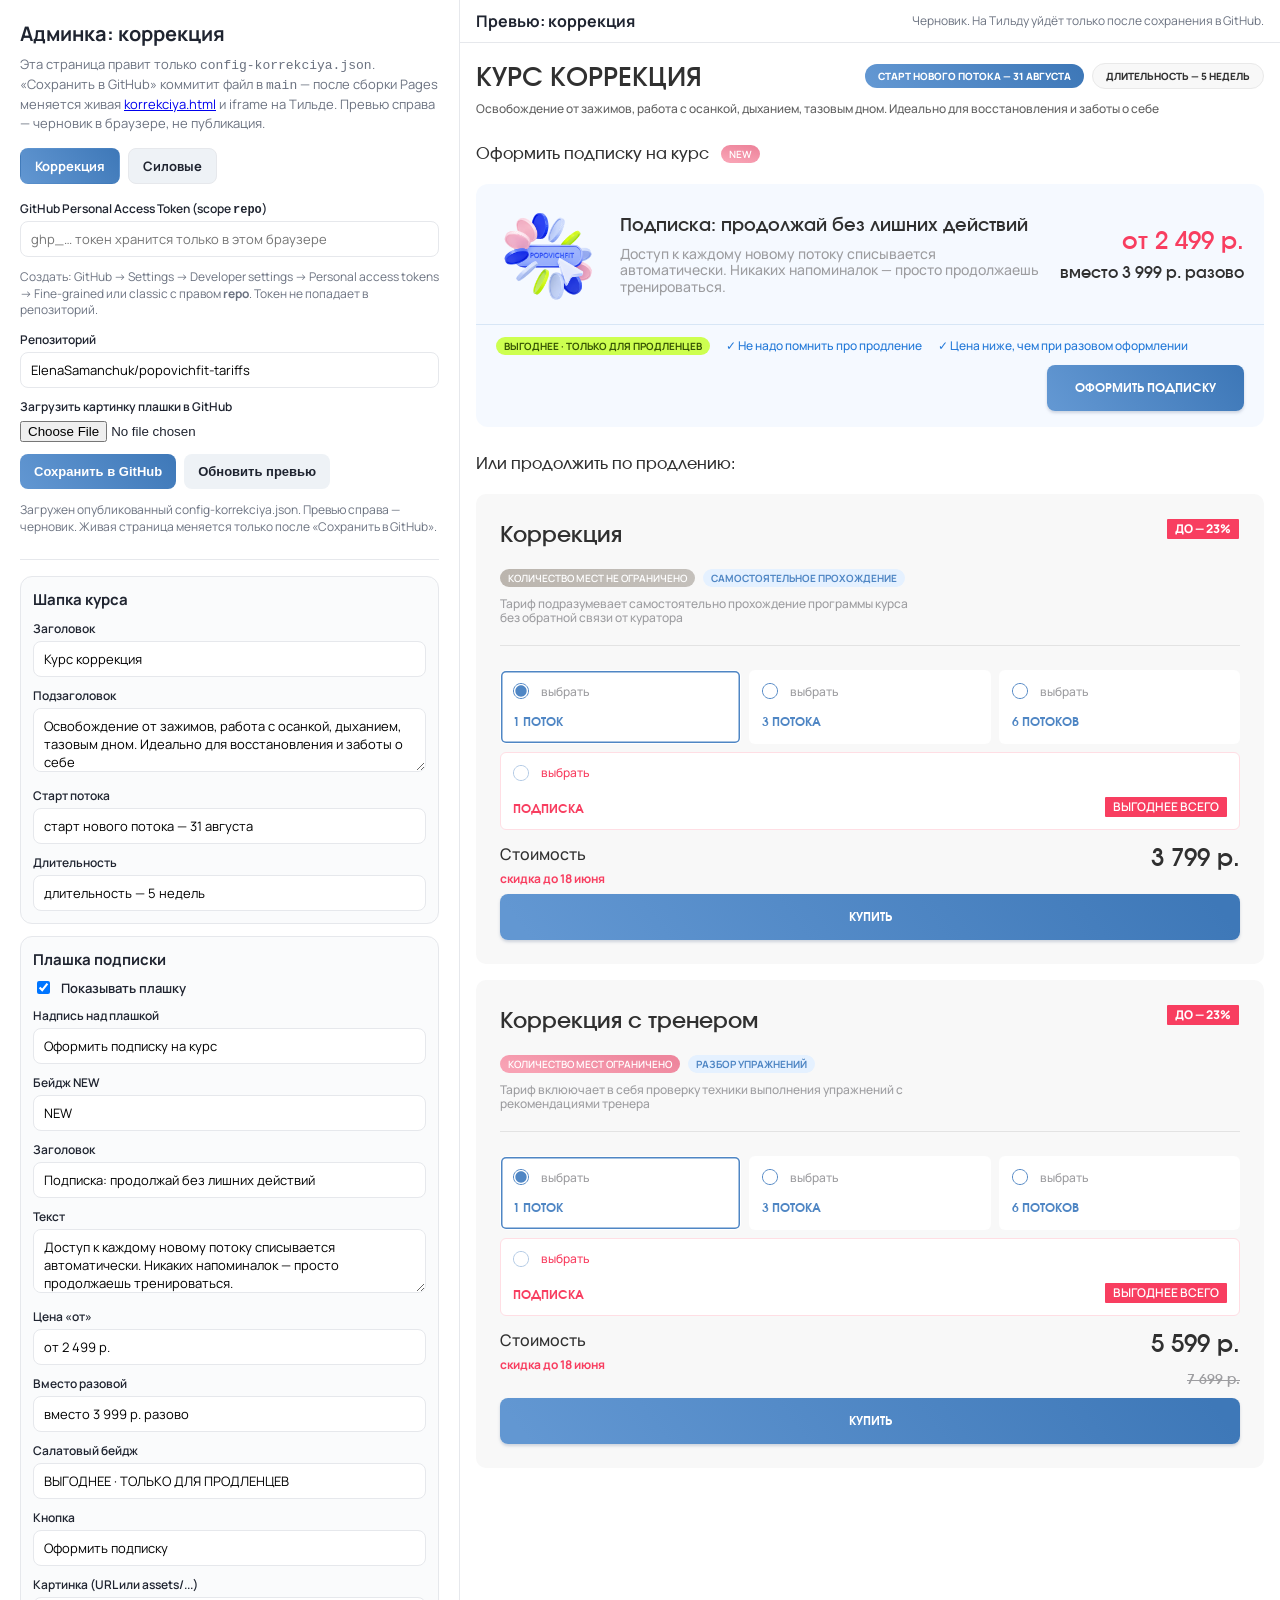
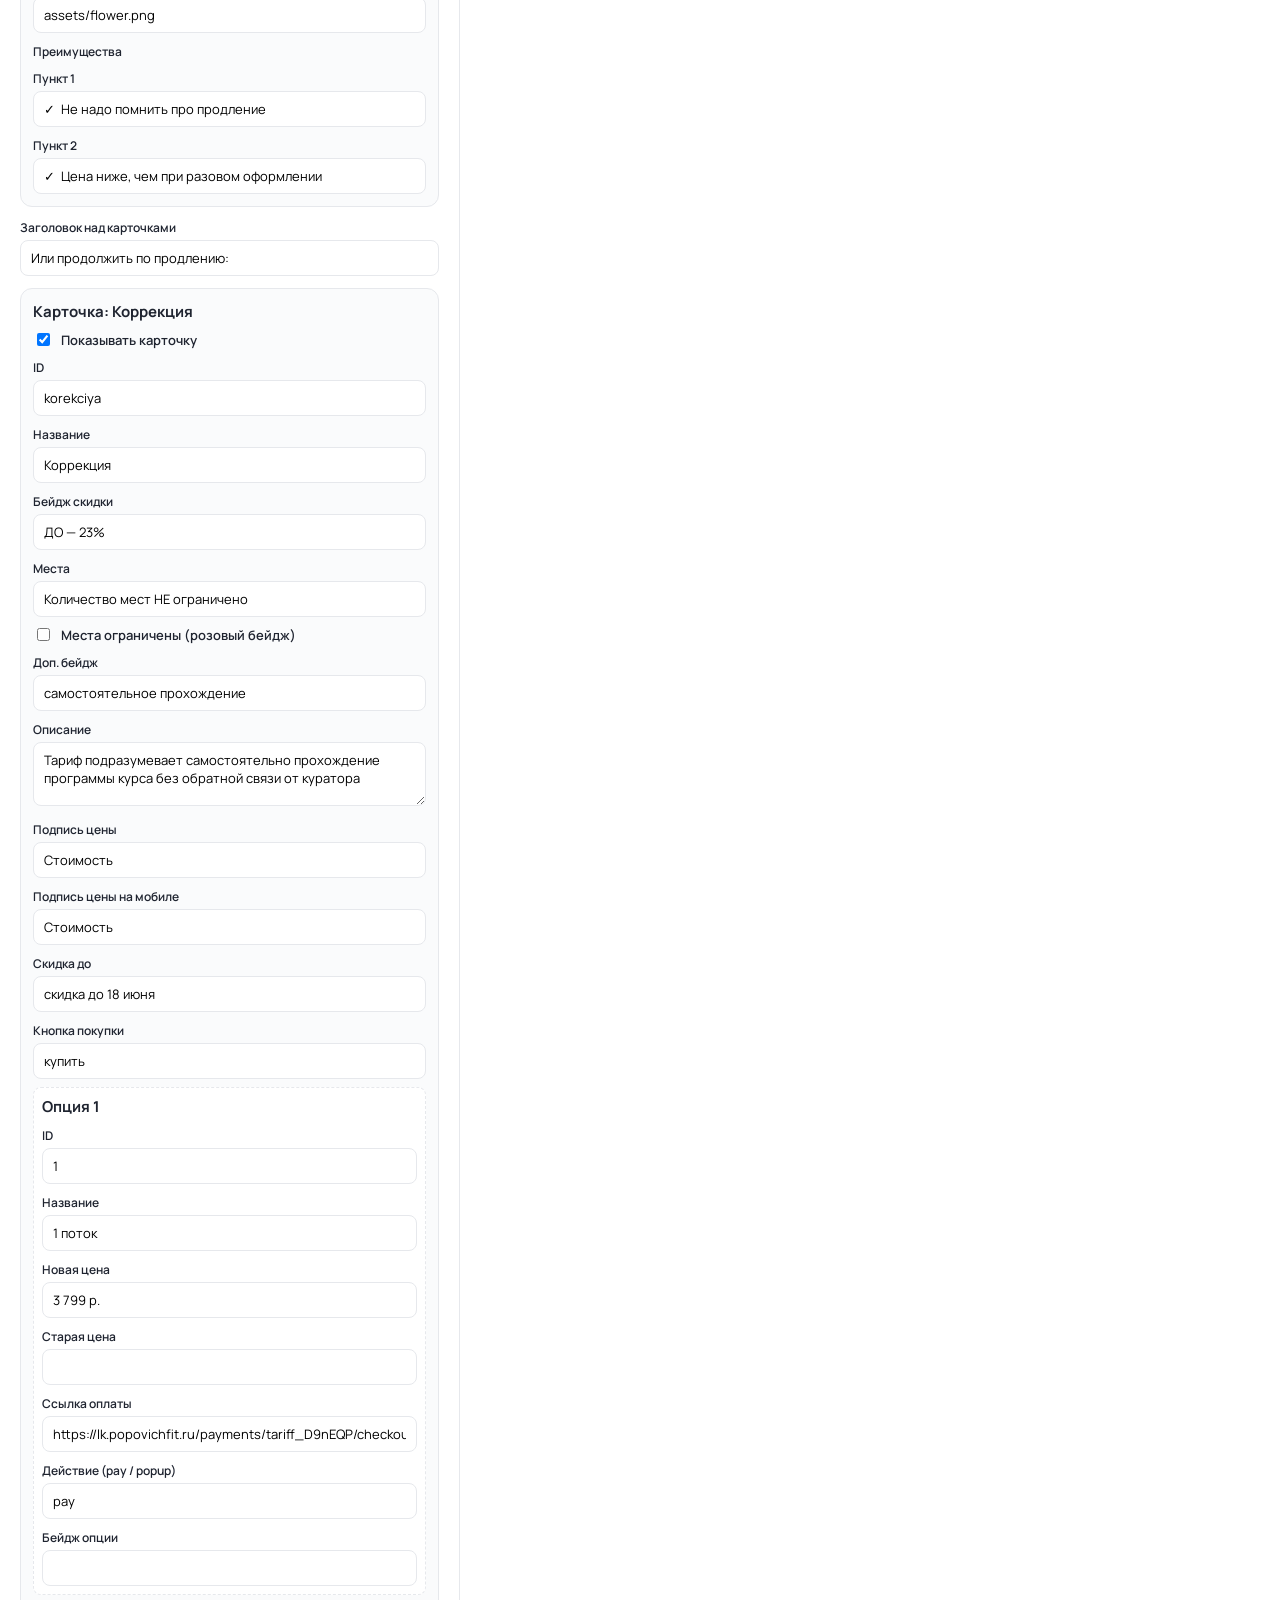
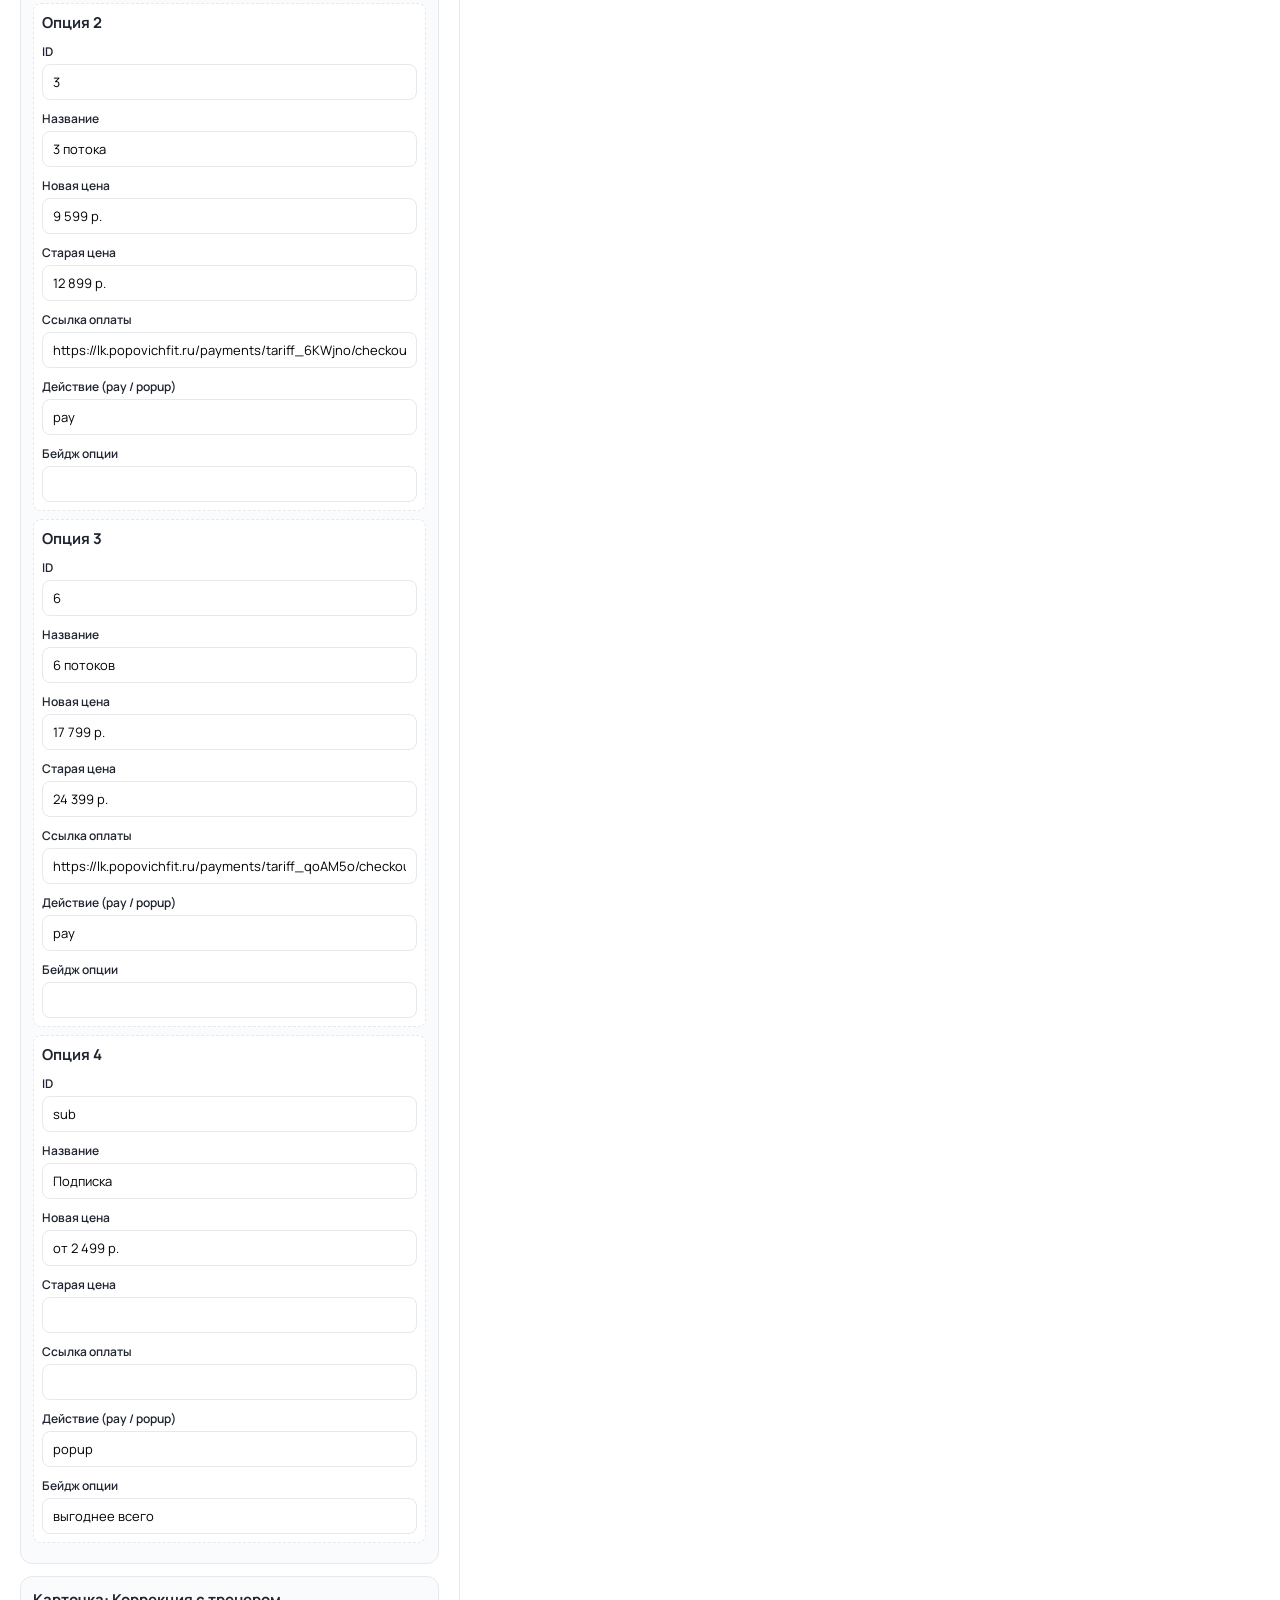
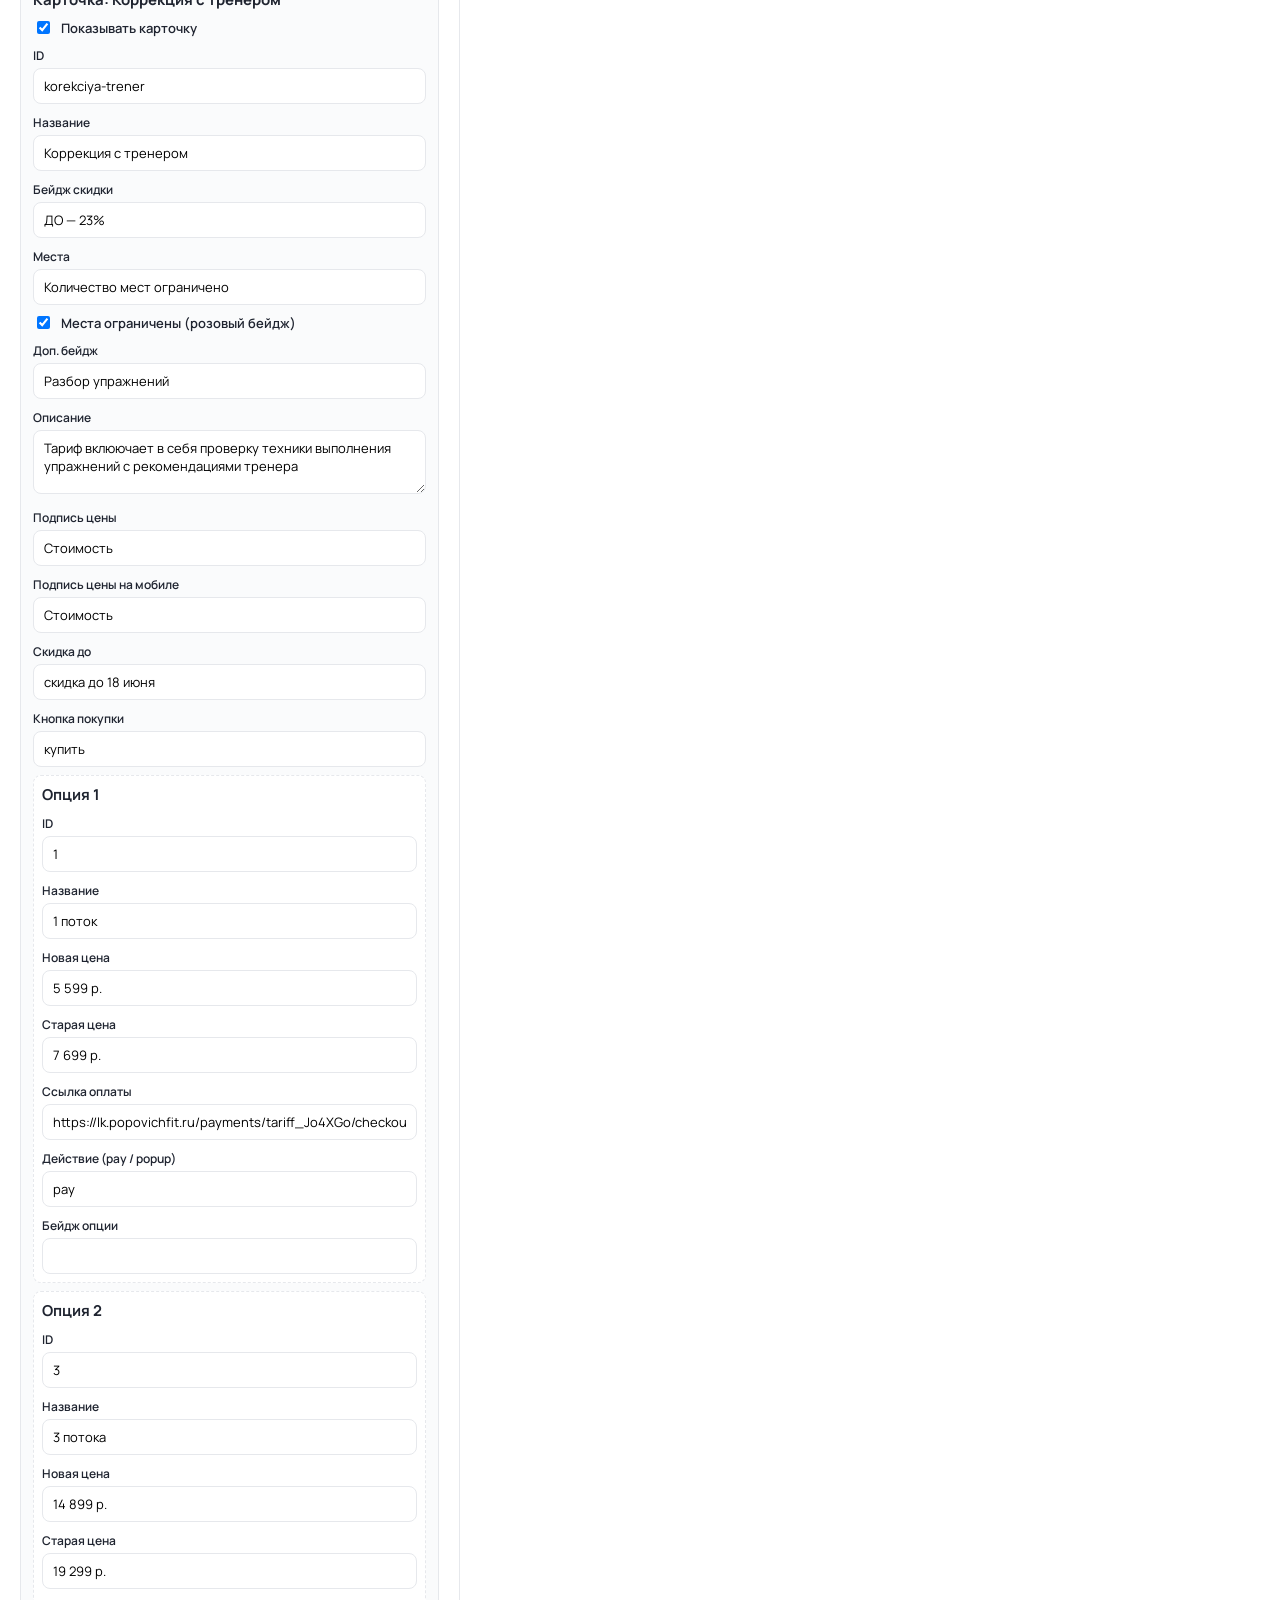
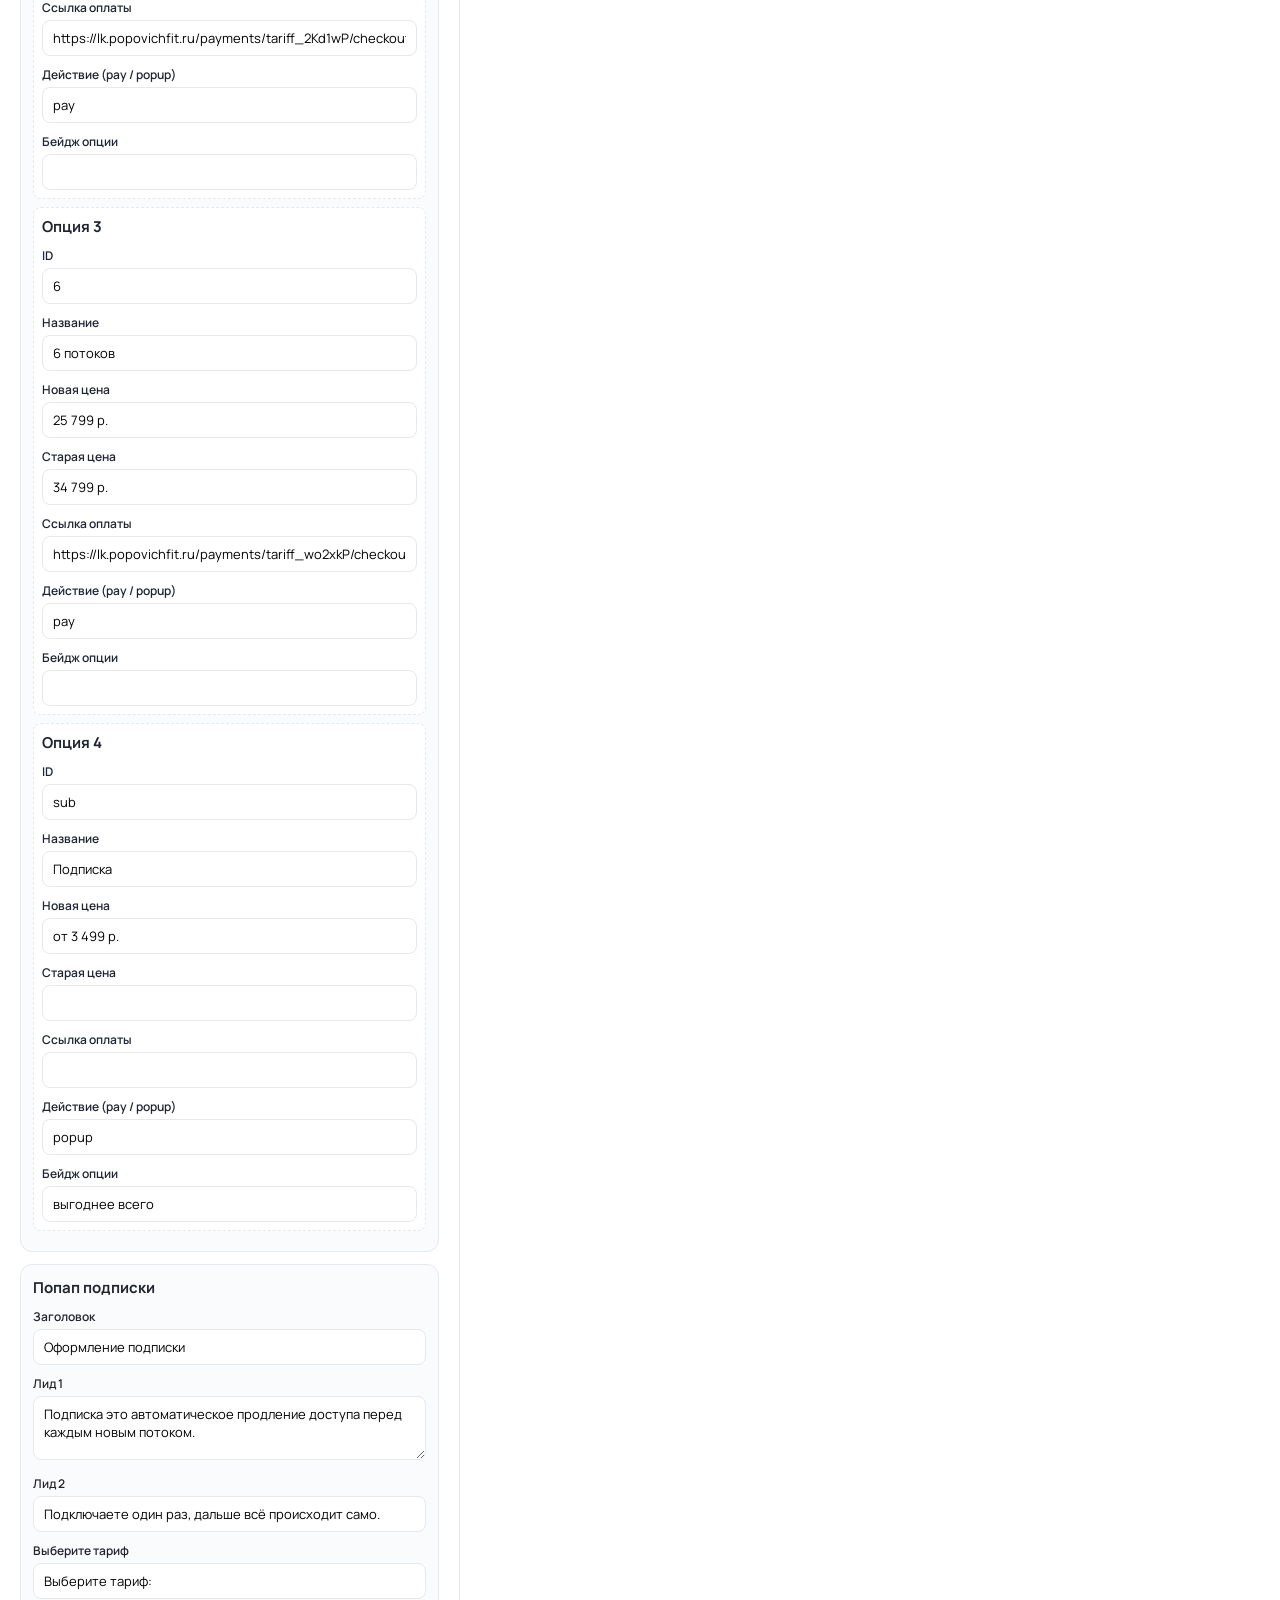
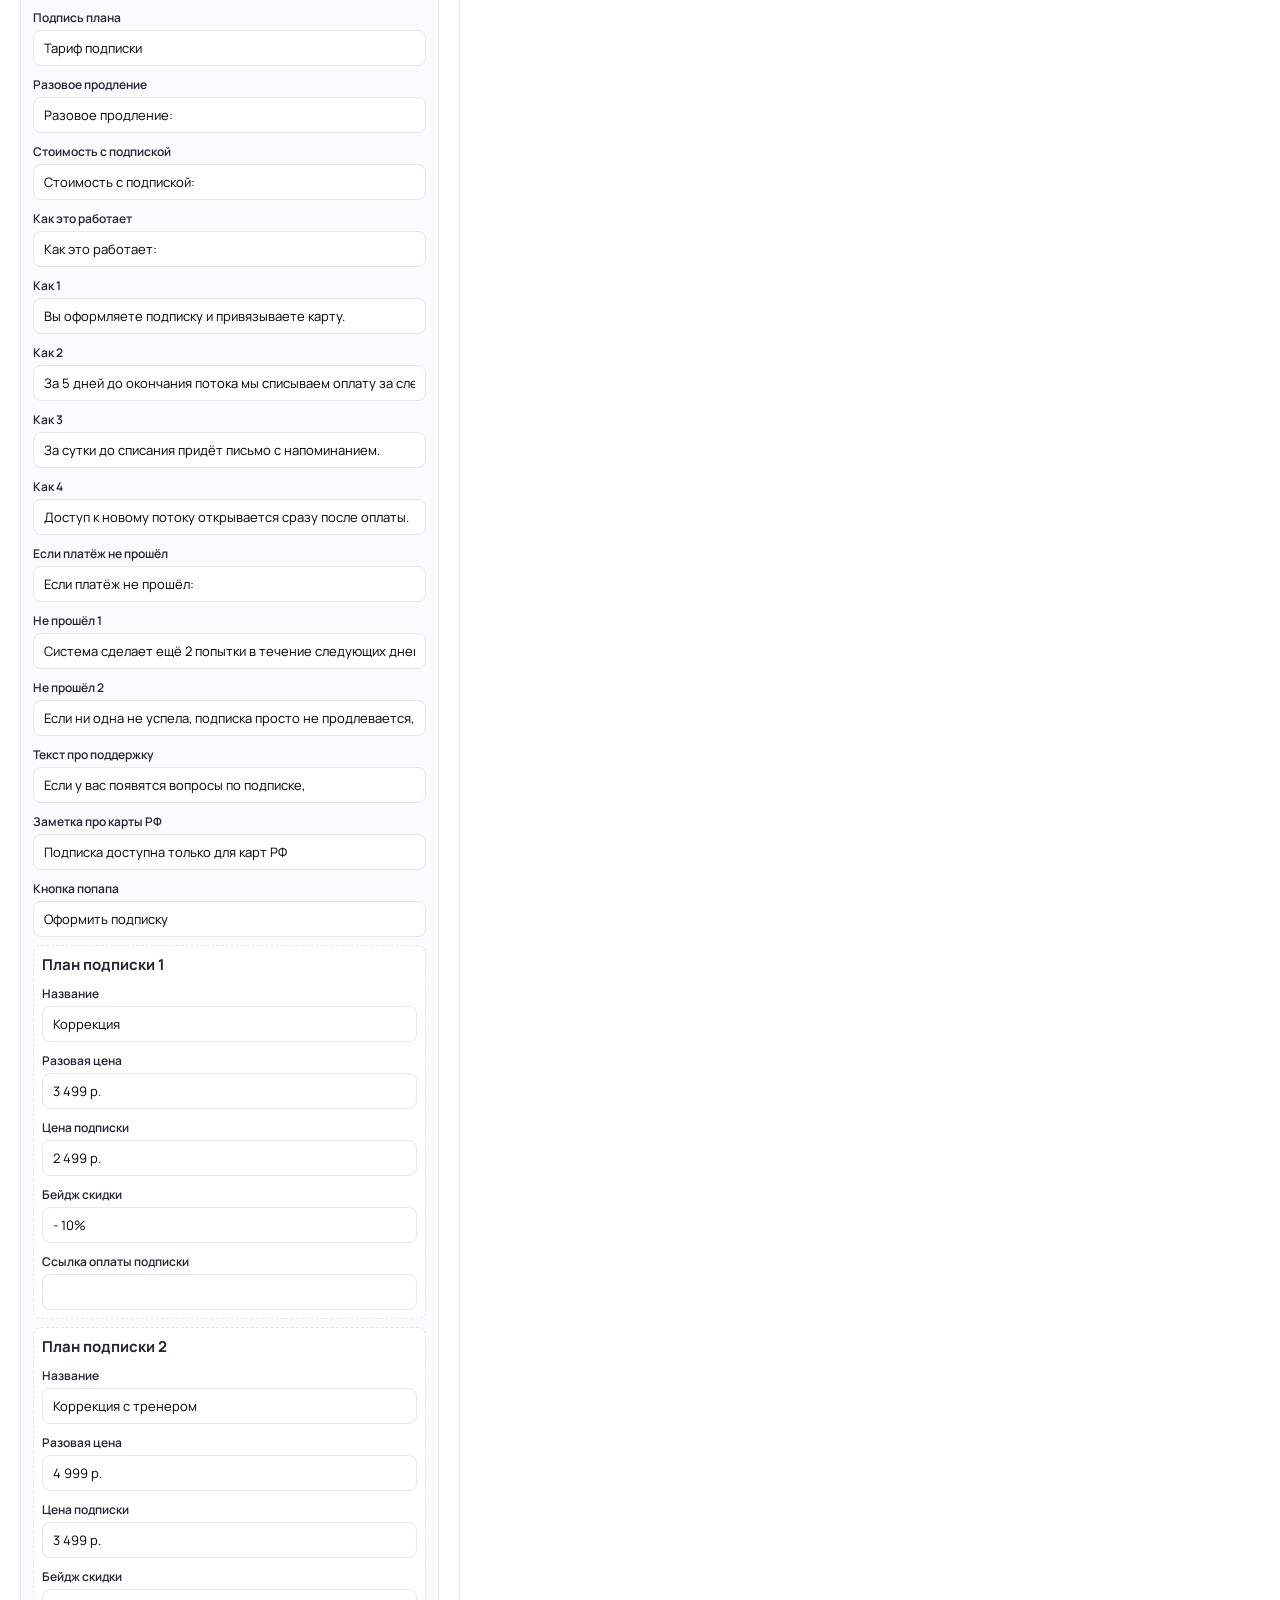
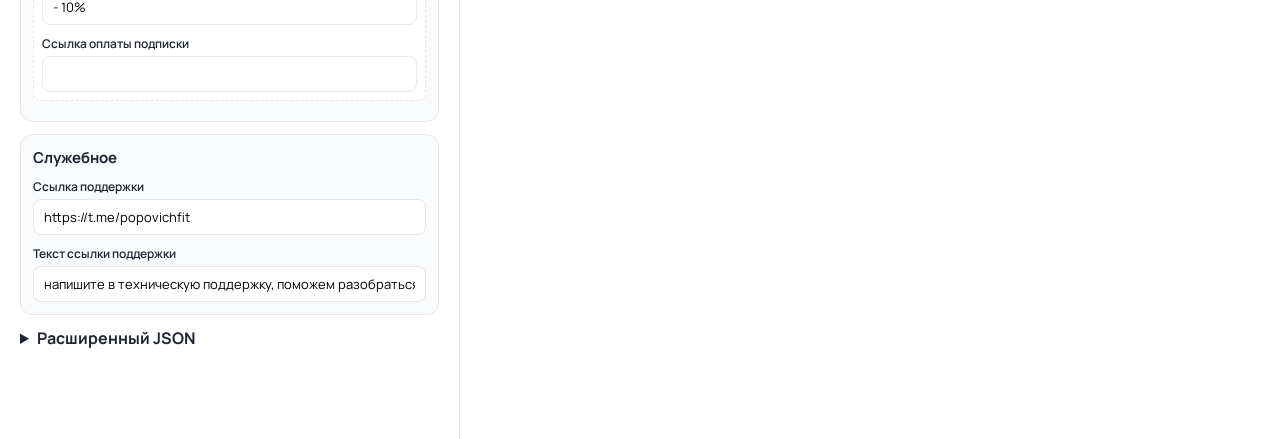
==== admin-korrekciya.html @ 9c38c5af "Split tariffs into korrekciya and silovye pages with separate GitHub admins. Each course has its own" ====
<!DOCTYPE html>
<html lang="ru" data-course="korrekciya">
<head>
  <meta charset="UTF-8">
  <meta name="viewport" content="width=device-width, initial-scale=1">
  <title>Админка — курс коррекция</title>
  <link rel="stylesheet" href="css/admin.css">
</head>
<body>
  <div class="admin">
    <aside class="admin__form">
      <div class="bar">
        <h1>Админка: коррекция</h1>
        <p class="lead">Эта страница правит только <code>config-korrekciya.json</code>. «Сохранить в GitHub» коммитит файл в <code>main</code> — после сборки Pages меняется живая <a href="korrekciya.html" target="_blank" rel="noopener">korrekciya.html</a> и iframe на Тильде. Превью справа — черновик в браузере, не публикация.</p>
        <div class="course-tabs" role="navigation" aria-label="Курс">
          <a class="course-tab is-active" href="admin-korrekciya.html">Коррекция</a>
          <a class="course-tab" href="admin-silovye.html">Силовые</a>
        </div>
        <label for="token">GitHub Personal Access Token (scope <code>repo</code>)</label>
        <input id="token" type="password" autocomplete="off" placeholder="ghp_… токен хранится только в этом браузере">
        <p class="hint">Создать: GitHub → Settings → Developer settings → Personal access tokens → Fine-grained или classic с правом <b>repo</b>. Токен не попадает в репозиторий.</p>
        <label for="repo">Репозиторий</label>
        <input id="repo" type="text" value="ElenaSamanchuk/popovichfit-tariffs">
        <label for="image-file">Загрузить картинку плашки в GitHub</label>
        <input id="image-file" type="file" accept="image/*">
        <div class="row" style="margin-top:12px">
          <button type="button" class="btn" id="save">Сохранить в GitHub</button>
          <button type="button" class="btn btn--ghost" id="reload-preview">Обновить превью</button>
        </div>
        <p class="status" id="status"></p>
      </div>
      <div id="form-root"></div>
    </aside>
    <section class="admin__preview">
      <div class="admin__preview-bar">
        <strong>Превью: коррекция</strong>
        <span class="hint">Черновик. На Тильду уйдёт только после сохранения в GitHub.</span>
      </div>
      <iframe id="preview" src="korrekciya.html?preview=1" title="Превью курса коррекция"></iframe>
    </section>
  </div>
  <script src="js/admin.js"></script>
</body>
</html>
---- css/admin.css ----
@font-face {
  font-family: "Manrope";
  font-style: normal;
  font-weight: 400;
  font-display: swap;
  src: url("../assets/fonts/manrope-400.ttf") format("truetype");
}
@font-face {
  font-family: "Manrope";
  font-style: normal;
  font-weight: 500;
  font-display: swap;
  src: url("../assets/fonts/manrope-500.ttf") format("truetype");
}
@font-face {
  font-family: "Manrope";
  font-style: normal;
  font-weight: 600;
  font-display: swap;
  src: url("../assets/fonts/manrope-600.ttf") format("truetype");
}
@font-face {
  font-family: "Manrope";
  font-style: normal;
  font-weight: 700;
  font-display: swap;
  src: url("../assets/fonts/manrope-700.ttf") format("truetype");
}

:root {
  --a-bg: #f4f6f8;
  --a-card: #fff;
  --a-line: #e6e8ec;
  --a-text: #1f2430;
  --a-muted: #6b7280;
  --a-blue: #3e78b8;
  --a-pink: #f83e60;
}
* { box-sizing: border-box; }
html, body { margin: 0; height: 100%; font-family: "Manrope", sans-serif; background: var(--a-bg); color: var(--a-text); }
.admin { display: grid; grid-template-columns: minmax(360px, 460px) 1fr; min-height: 100vh; }
.admin__form {
  overflow: auto;
  padding: 20px 20px 80px;
  border-right: 1px solid var(--a-line);
  background: #fff;
}
.admin__preview { display: flex; flex-direction: column; min-width: 0; }
.admin__preview-bar {
  display: flex;
  align-items: center;
  justify-content: space-between;
  gap: 12px;
  padding: 10px 16px;
  border-bottom: 1px solid var(--a-line);
  background: #fff;
}
.admin__preview iframe {
  flex: 1;
  width: 100%;
  border: 0;
  background: #fff;
}
h1 { font-size: 20px; margin: 0 0 8px; }
.lead { color: var(--a-muted); font-size: 13px; margin: 0 0 16px; line-height: 1.4; }
.bar {
  position: sticky; top: 0; z-index: 2;
  background: #fff; padding-bottom: 12px; margin-bottom: 16px;
  border-bottom: 1px solid var(--a-line);
}
.row { display: flex; gap: 8px; align-items: center; flex-wrap: wrap; }
.course-tabs { display: flex; gap: 8px; margin: 0 0 16px; }
.course-tab {
  appearance: none; border: 1px solid var(--a-line);
  background: #eef2f6; color: var(--a-text);
  border-radius: 8px; padding: 8px 14px;
  font: inherit; font-weight: 700; font-size: 13px; cursor: pointer;
  text-decoration: none; display: inline-block;
}
.course-tab.is-active {
  background: linear-gradient(52deg, #6297d2, #3e78b8);
  color: #fff; border-color: transparent;
}
label { display: block; font-size: 12px; font-weight: 600; margin: 10px 0 4px; }
input[type="text"], input[type="url"], input[type="password"], textarea, select {
  width: 100%;
  padding: 8px 10px;
  border: 1px solid var(--a-line);
  border-radius: 8px;
  font: inherit;
  font-size: 13px;
}
textarea { min-height: 64px; resize: vertical; }
.card {
  border: 1px solid var(--a-line);
  border-radius: 12px;
  padding: 12px;
  margin: 12px 0;
  background: #fafbfc;
}
.card h2, .card h3 { margin: 0 0 8px; font-size: 15px; }
.opt { background: #fff; border: 1px dashed var(--a-line); border-radius: 8px; padding: 8px; margin: 8px 0; }
.btn {
  appearance: none; border: 0; border-radius: 8px;
  background: linear-gradient(52deg, #6297d2, #3e78b8);
  color: #fff; font-weight: 700; font-size: 13px;
  padding: 10px 14px; cursor: pointer;
}
.btn--ghost { background: #eef2f6; color: var(--a-text); }
.btn--danger { background: var(--a-pink); }
.status { font-size: 12px; color: var(--a-muted); min-height: 18px; }
.status.ok { color: #157347; }
.status.err { color: var(--a-pink); }
.hint { font-size: 12px; color: var(--a-muted); line-height: 1.4; }
details > summary { cursor: pointer; font-weight: 700; margin: 12px 0; }
.grid2 { display: grid; grid-template-columns: 1fr 1fr; gap: 8px; }
.check { display: flex; align-items: center; gap: 8px; font-size: 13px; margin: 8px 0; }
@media (max-width: 980px) {
  .admin { grid-template-columns: 1fr; }
  .admin__preview { min-height: 70vh; }
}
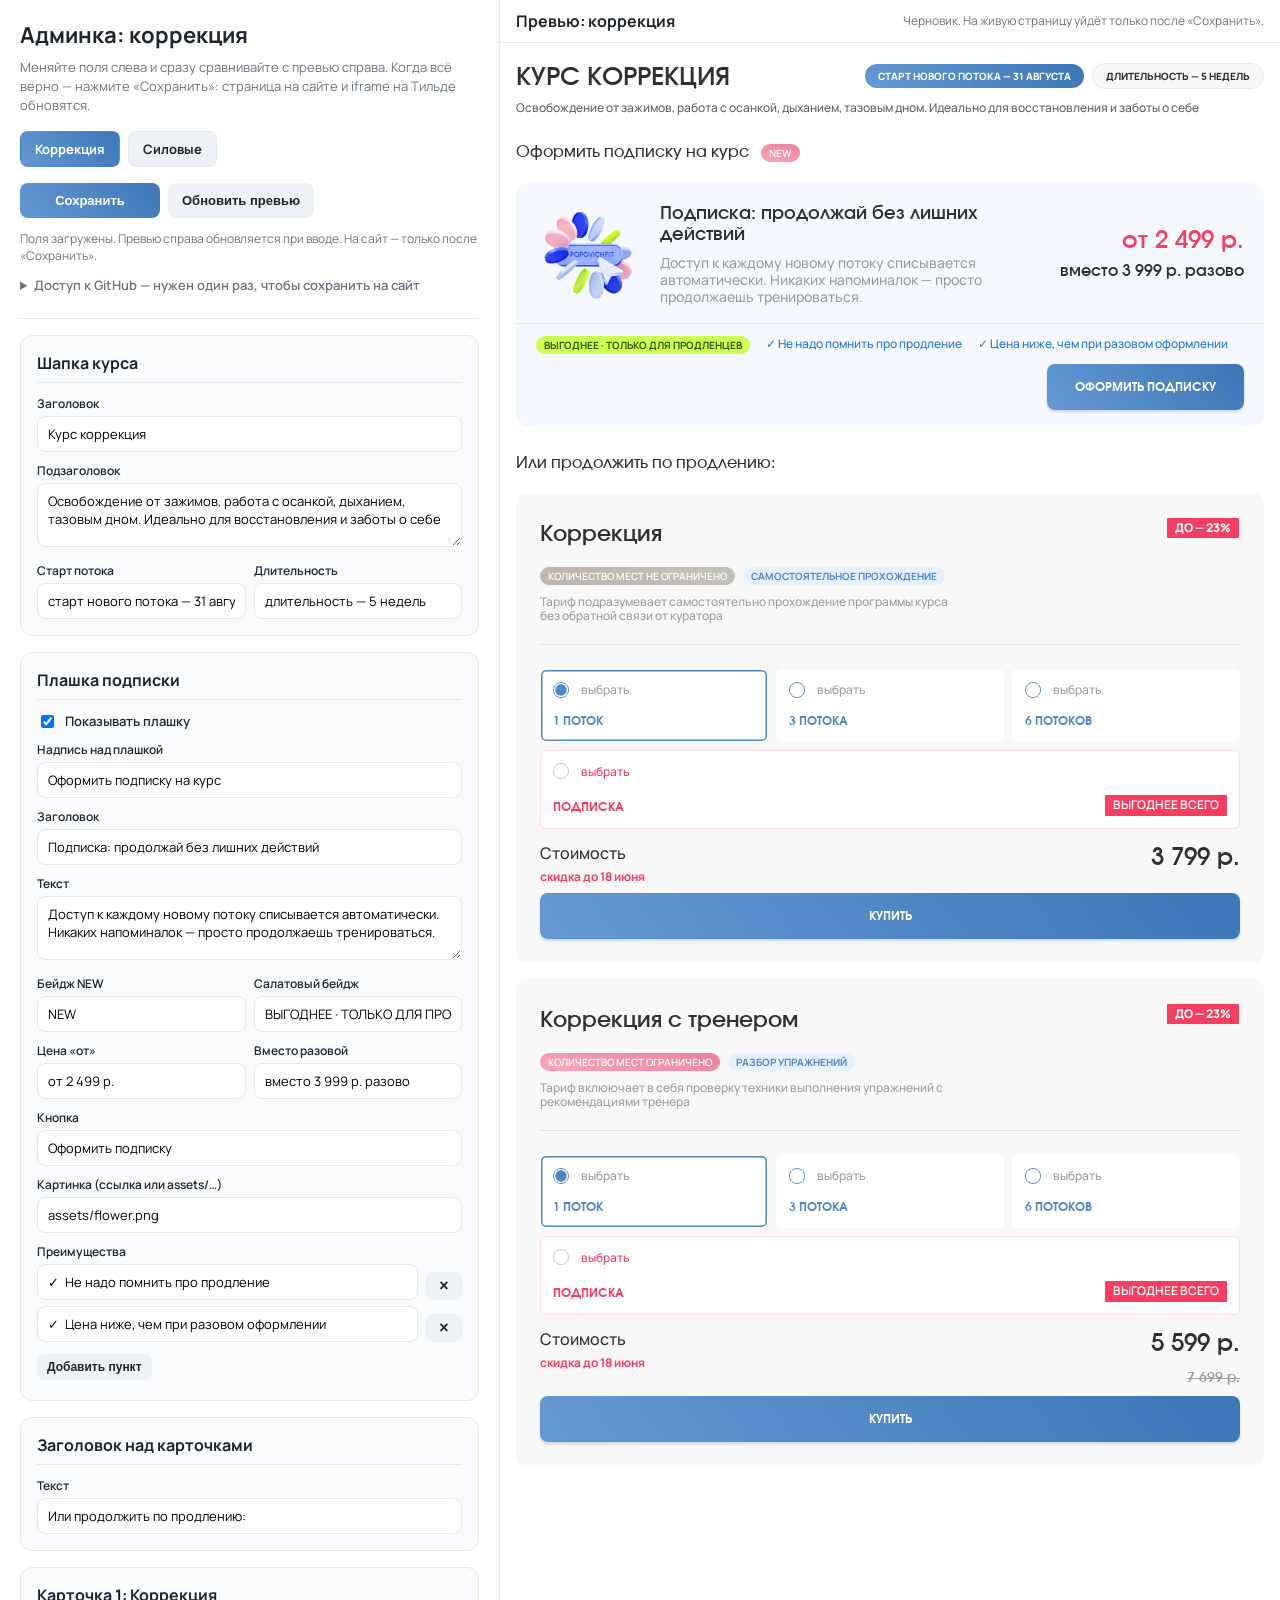
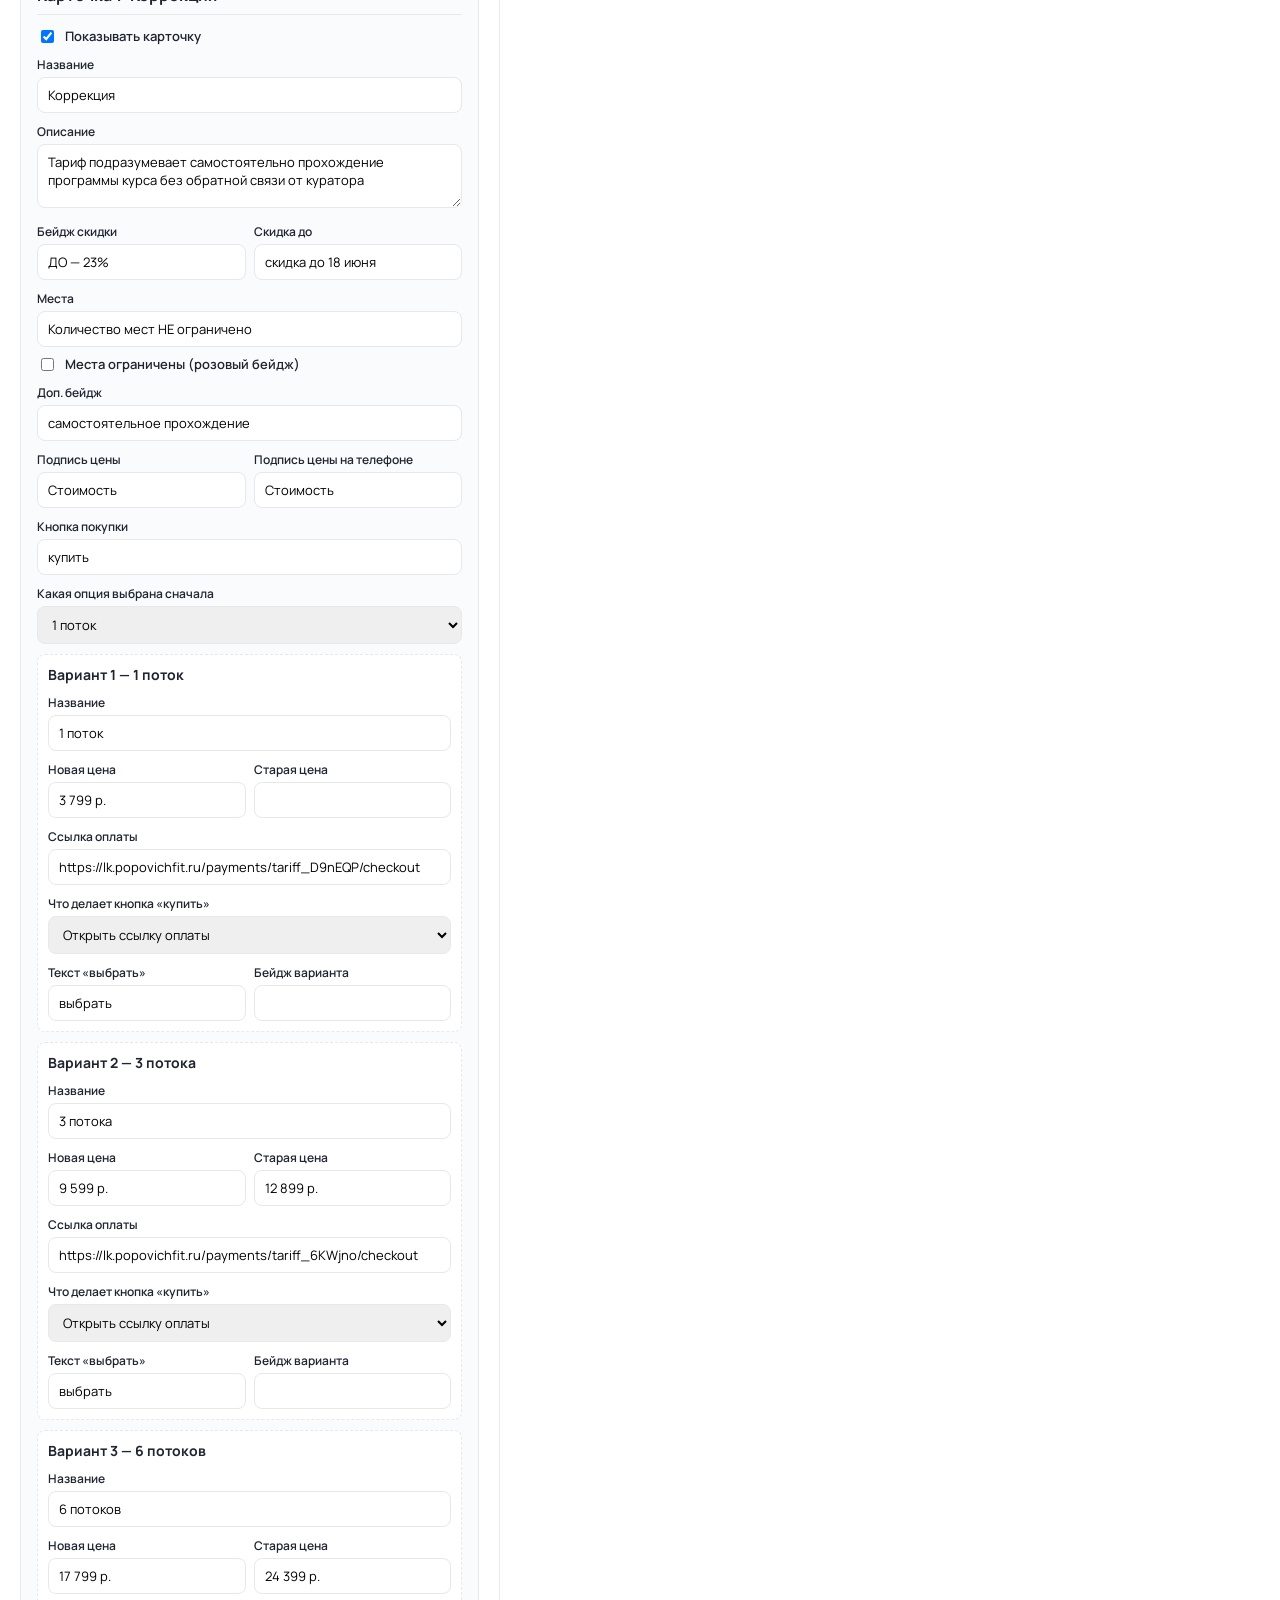
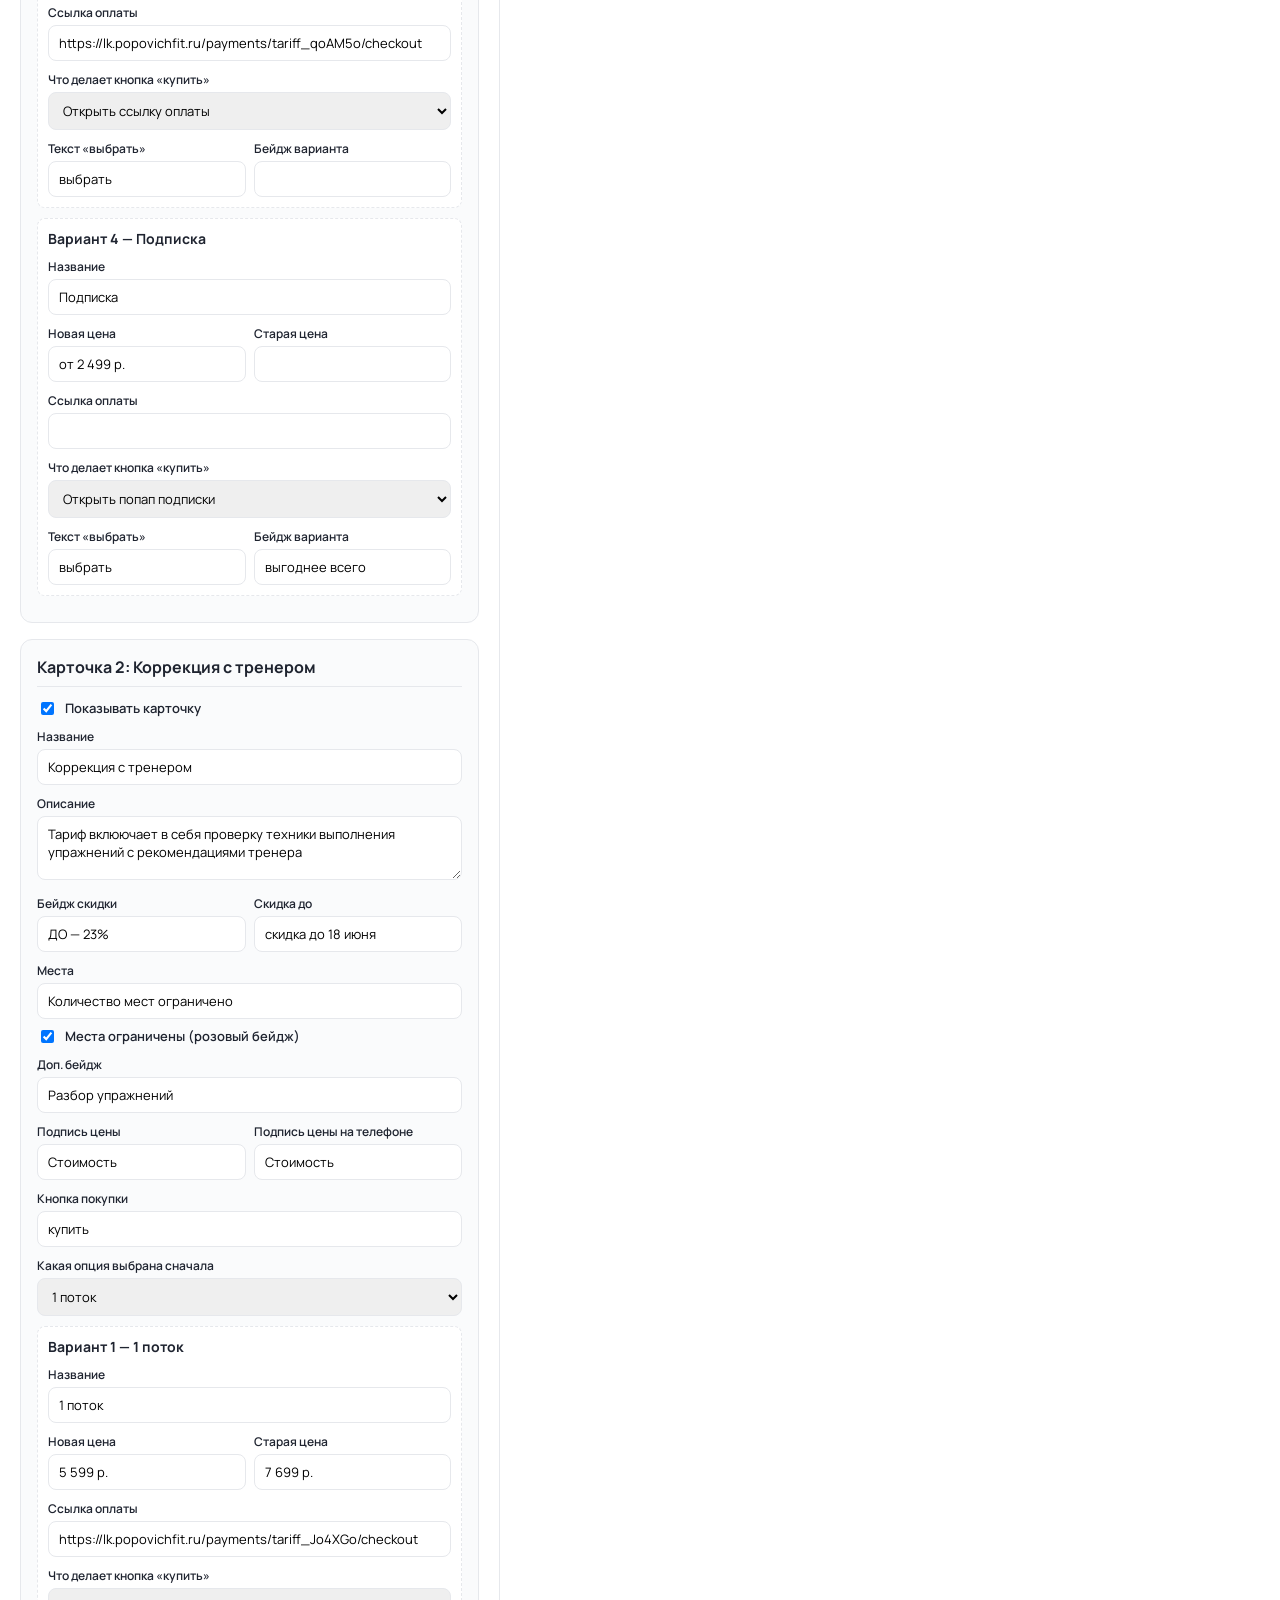
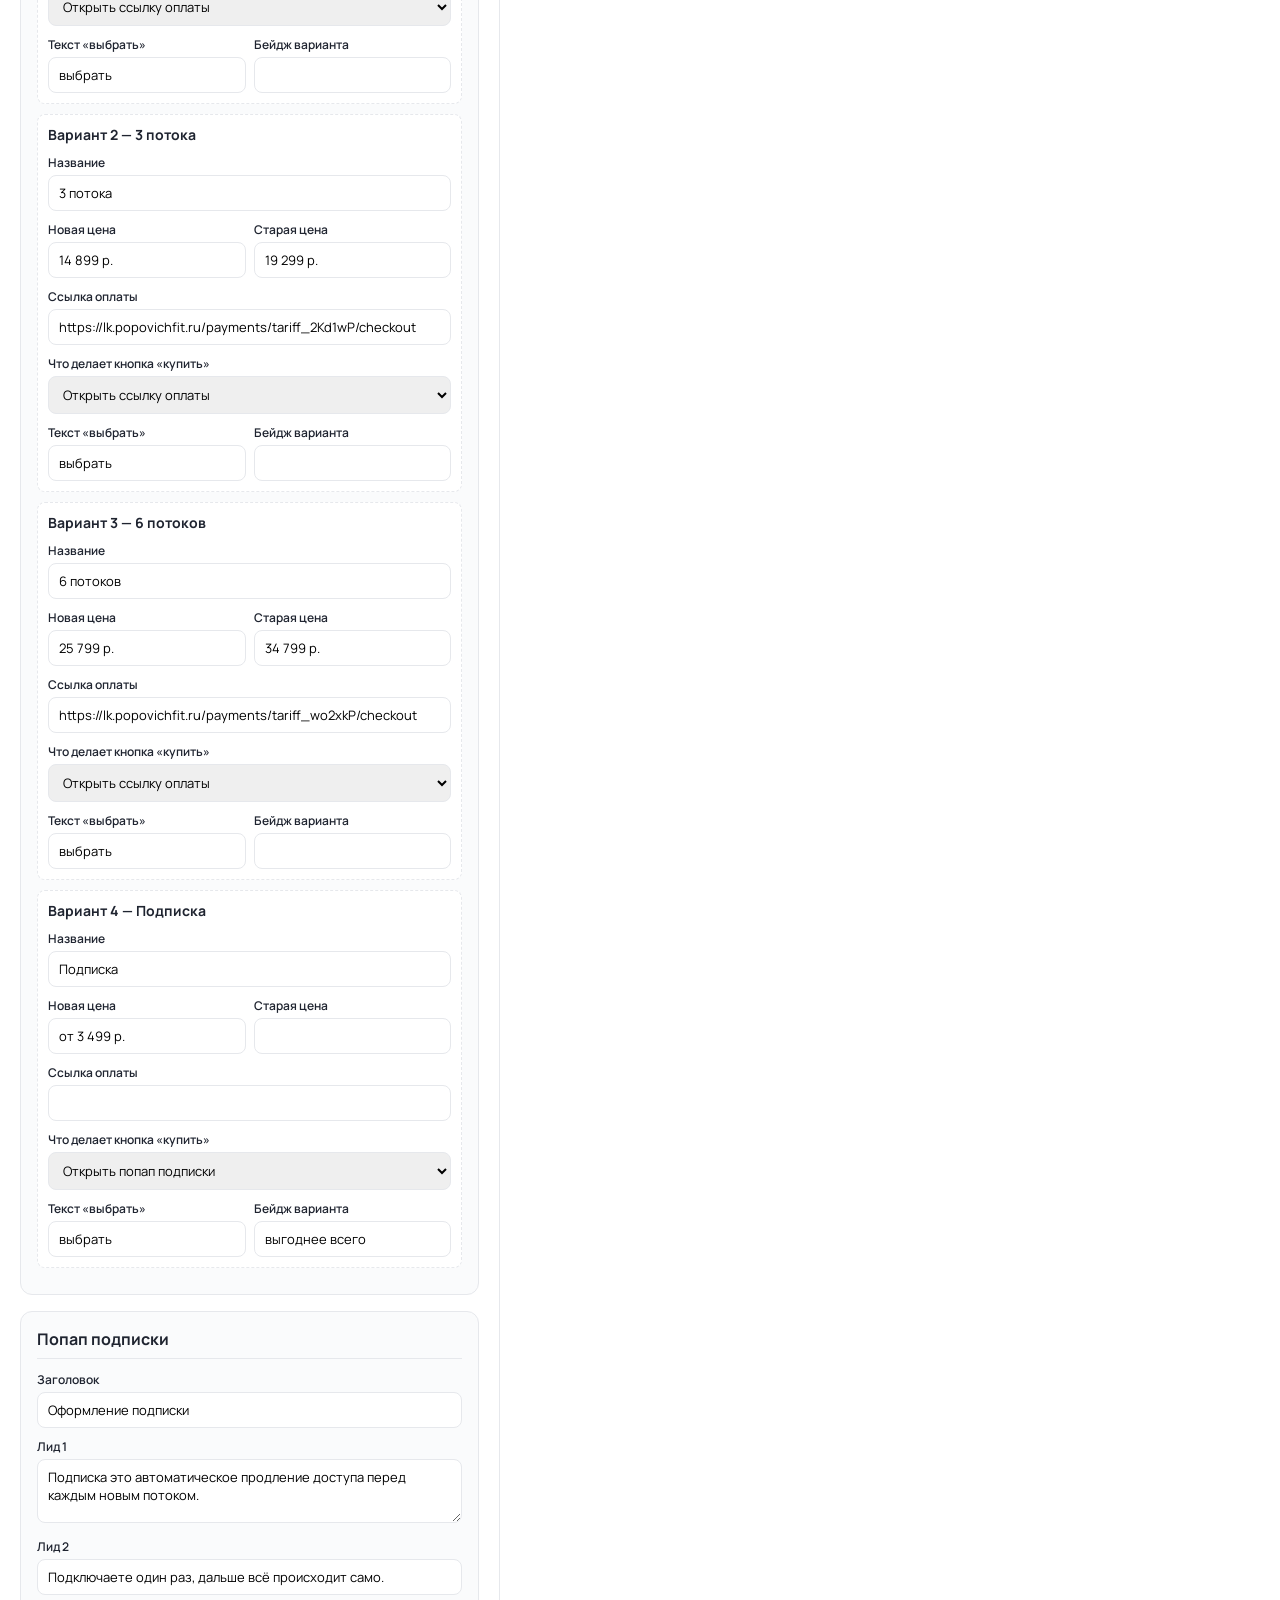
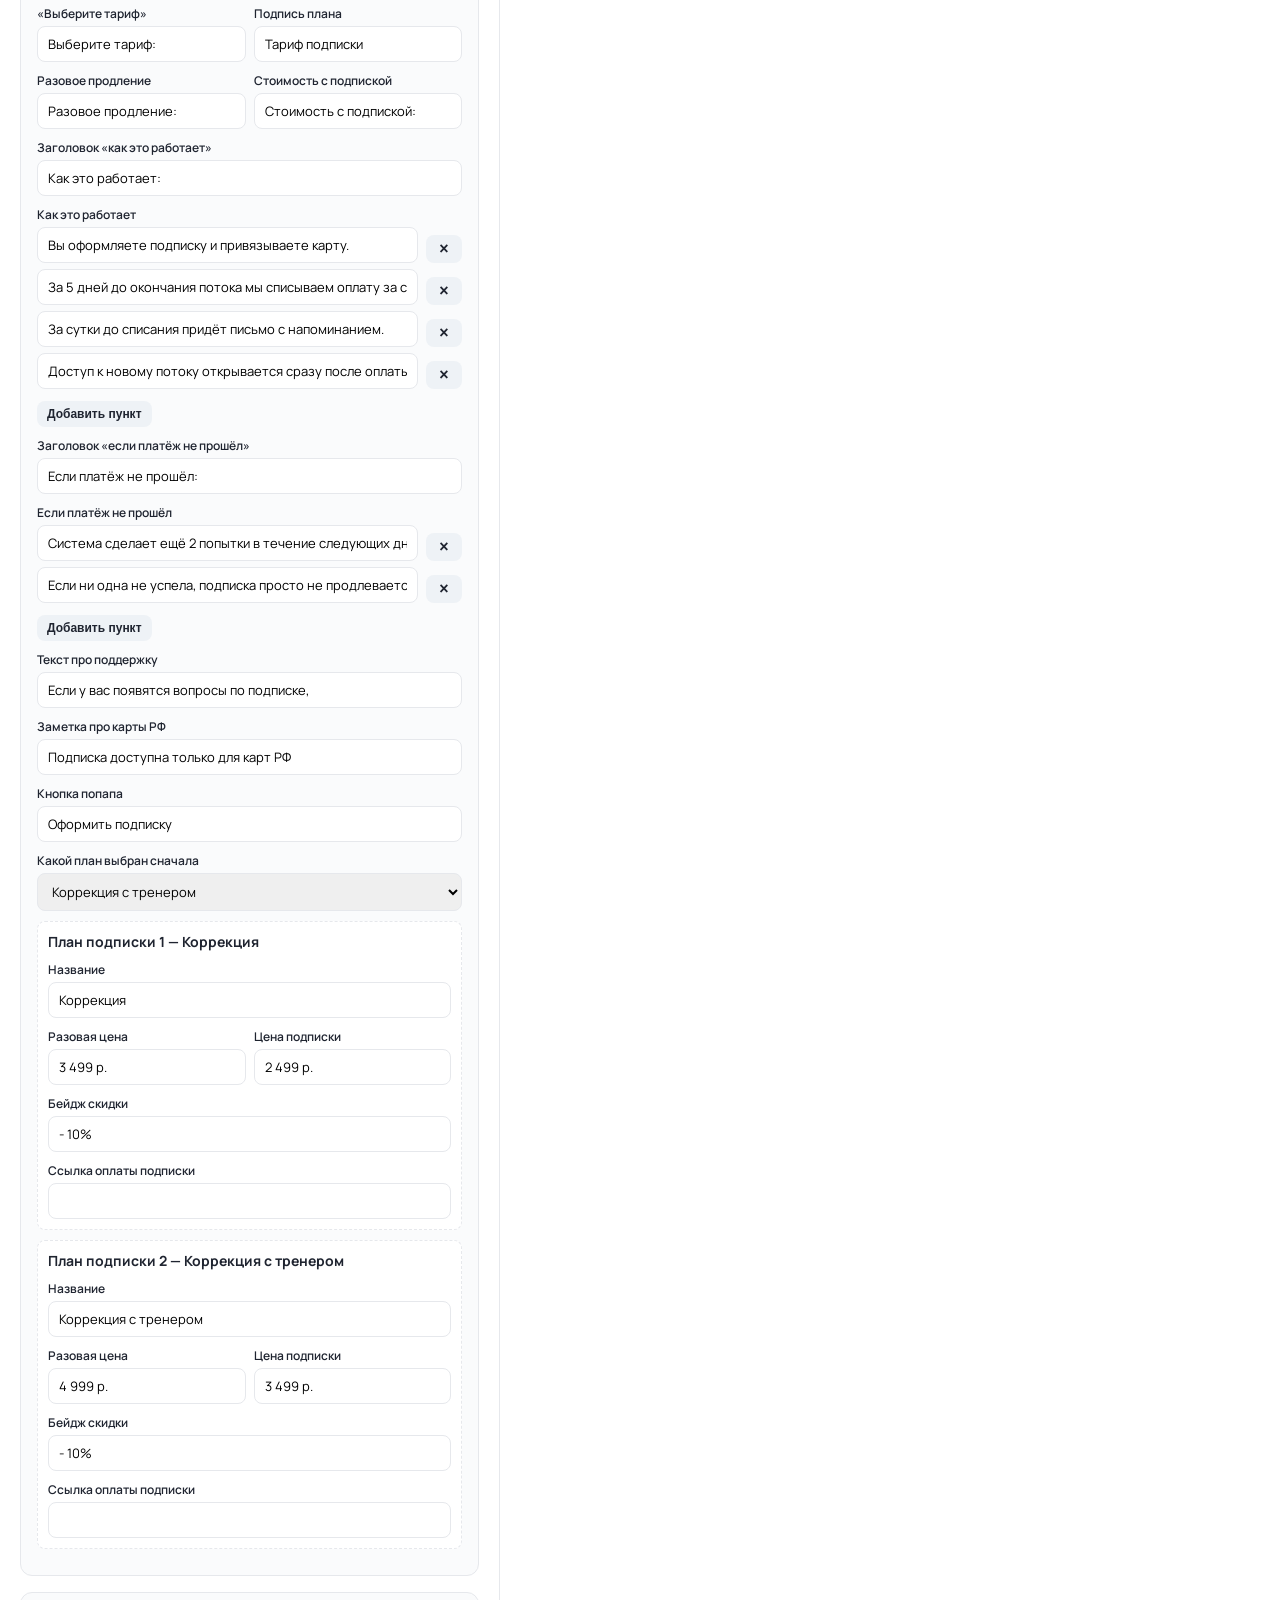
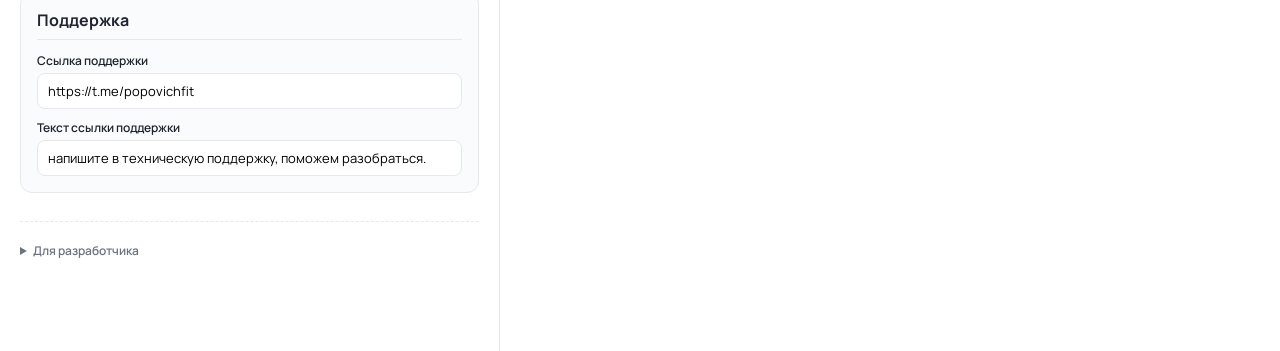
==== commit d5612753: "Сделать админку формой с превью, а не редактором JSON. Поля и живое превью — основной экран, сырой J" ====
--- a/admin-korrekciya.html
+++ b/admin-korrekciya.html
@@ -11,30 +11,33 @@
     <aside class="admin__form">
       <div class="bar">
         <h1>Админка: коррекция</h1>
-        <p class="lead">Эта страница правит только <code>config-korrekciya.json</code>. «Сохранить в GitHub» коммитит файл в <code>main</code> — после сборки Pages меняется живая <a href="korrekciya.html" target="_blank" rel="noopener">korrekciya.html</a> и iframe на Тильде. Превью справа — черновик в браузере, не публикация.</p>
+        <p class="lead">Меняйте поля слева и сразу сравнивайте с превью справа. Когда всё верно — нажмите «Сохранить»: страница на сайте и iframe на Тильде обновятся.</p>
         <div class="course-tabs" role="navigation" aria-label="Курс">
           <a class="course-tab is-active" href="admin-korrekciya.html">Коррекция</a>
           <a class="course-tab" href="admin-silovye.html">Силовые</a>
         </div>
-        <label for="token">GitHub Personal Access Token (scope <code>repo</code>)</label>
-        <input id="token" type="password" autocomplete="off" placeholder="ghp_… токен хранится только в этом браузере">
-        <p class="hint">Создать: GitHub → Settings → Developer settings → Personal access tokens → Fine-grained или classic с правом <b>repo</b>. Токен не попадает в репозиторий.</p>
-        <label for="repo">Репозиторий</label>
-        <input id="repo" type="text" value="ElenaSamanchuk/popovichfit-tariffs">
-        <label for="image-file">Загрузить картинку плашки в GitHub</label>
-        <input id="image-file" type="file" accept="image/*">
-        <div class="row" style="margin-top:12px">
-          <button type="button" class="btn" id="save">Сохранить в GitHub</button>
+        <div class="row save-row">
+          <button type="button" class="btn" id="save">Сохранить</button>
           <button type="button" class="btn btn--ghost" id="reload-preview">Обновить превью</button>
         </div>
         <p class="status" id="status"></p>
+        <details class="settings" id="publish-settings">
+          <summary>Доступ к GitHub — нужен один раз, чтобы сохранить на сайт</summary>
+          <label for="token">Токен GitHub (право <code>repo</code>)</label>
+          <input id="token" type="password" autocomplete="off" placeholder="ghp_… хранится только в этом браузере">
+          <p class="hint">GitHub → Settings → Developer settings → Personal access tokens. Токен в репозиторий не попадает.</p>
+          <label for="repo">Репозиторий</label>
+          <input id="repo" type="text" value="ElenaSamanchuk/popovichfit-tariffs">
+          <label for="image-file">Загрузить картинку плашки</label>
+          <input id="image-file" type="file" accept="image/*">
+        </details>
       </div>
-      <div id="form-root"></div>
+      <div id="form-root"><p class="hint">Загружаю поля…</p></div>
     </aside>
     <section class="admin__preview">
       <div class="admin__preview-bar">
         <strong>Превью: коррекция</strong>
-        <span class="hint">Черновик. На Тильду уйдёт только после сохранения в GitHub.</span>
+        <span class="hint">Черновик. На живую страницу уйдёт только после «Сохранить».</span>
       </div>
       <iframe id="preview" src="korrekciya.html?preview=1" title="Превью курса коррекция"></iframe>
     </section>
--- a/css/admin.css
+++ b/css/admin.css
@@ -38,7 +38,7 @@
 }
 * { box-sizing: border-box; }
 html, body { margin: 0; height: 100%; font-family: "Manrope", sans-serif; background: var(--a-bg); color: var(--a-text); }
-.admin { display: grid; grid-template-columns: minmax(360px, 460px) 1fr; min-height: 100vh; }
+.admin { display: grid; grid-template-columns: minmax(380px, 500px) 1fr; min-height: 100vh; }
 .admin__form {
   overflow: auto;
   padding: 20px 20px 80px;
@@ -61,13 +61,15 @@
   border: 0;
   background: #fff;
 }
-h1 { font-size: 20px; margin: 0 0 8px; }
-.lead { color: var(--a-muted); font-size: 13px; margin: 0 0 16px; line-height: 1.4; }
+h1 { font-size: 22px; margin: 0 0 8px; }
+.lead { color: var(--a-muted); font-size: 13px; margin: 0 0 16px; line-height: 1.45; }
 .bar {
   position: sticky; top: 0; z-index: 2;
-  background: #fff; padding-bottom: 12px; margin-bottom: 16px;
+  background: #fff; padding-bottom: 12px; margin-bottom: 8px;
   border-bottom: 1px solid var(--a-line);
 }
+.save-row { margin: 4px 0 8px; }
+.save-row .btn { min-width: 140px; }
 .row { display: flex; gap: 8px; align-items: center; flex-wrap: wrap; }
 .course-tabs { display: flex; gap: 8px; margin: 0 0 16px; }
 .course-tab {
@@ -94,12 +96,18 @@
 .card {
   border: 1px solid var(--a-line);
   border-radius: 12px;
-  padding: 12px;
-  margin: 12px 0;
+  padding: 16px;
+  margin: 16px 0;
   background: #fafbfc;
 }
-.card h2, .card h3 { margin: 0 0 8px; font-size: 15px; }
-.opt { background: #fff; border: 1px dashed var(--a-line); border-radius: 8px; padding: 8px; margin: 8px 0; }
+.card h2 {
+  margin: 0 0 12px;
+  font-size: 16px;
+  padding-bottom: 8px;
+  border-bottom: 1px solid var(--a-line);
+}
+.card h3 { margin: 0 0 8px; font-size: 14px; }
+.opt { background: #fff; border: 1px dashed var(--a-line); border-radius: 8px; padding: 10px; margin: 10px 0; }
 .btn {
   appearance: none; border: 0; border-radius: 8px;
   background: linear-gradient(52deg, #6297d2, #3e78b8);
@@ -108,14 +116,48 @@
 }
 .btn--ghost { background: #eef2f6; color: var(--a-text); }
 .btn--danger { background: var(--a-pink); }
+.btn--small { padding: 6px 10px; font-size: 12px; margin-top: 6px; }
+.btn--icon {
+  padding: 6px 10px;
+  min-width: 36px;
+  font-size: 16px;
+  line-height: 1;
+}
 .status { font-size: 12px; color: var(--a-muted); min-height: 18px; }
 .status.ok { color: #157347; }
 .status.err { color: var(--a-pink); }
 .hint { font-size: 12px; color: var(--a-muted); line-height: 1.4; }
 details > summary { cursor: pointer; font-weight: 700; margin: 12px 0; }
+.settings {
+  margin-top: 8px;
+  padding: 0 0 4px;
+}
+.settings > summary {
+  color: var(--a-muted);
+  font-size: 13px;
+  font-weight: 600;
+  margin: 8px 0;
+}
+.dev-only {
+  margin-top: 28px;
+  padding-top: 8px;
+  border-top: 1px dashed var(--a-line);
+}
+.dev-only > summary {
+  color: var(--a-muted);
+  font-size: 12px;
+  font-weight: 600;
+}
+.dev-json { min-height: 200px; font-family: ui-monospace, SFMono-Regular, Menlo, monospace; font-size: 12px; }
+.list-editor { margin: 8px 0 4px; }
+.list-row { display: flex; gap: 8px; align-items: flex-end; margin-bottom: 6px; }
+.list-row input { flex: 1; }
 .grid2 { display: grid; grid-template-columns: 1fr 1fr; gap: 8px; }
-.check { display: flex; align-items: center; gap: 8px; font-size: 13px; margin: 8px 0; }
+.check { display: flex; align-items: center; gap: 8px; font-size: 13px; margin: 8px 0; font-weight: 600; }
 @media (max-width: 980px) {
   .admin { grid-template-columns: 1fr; }
   .admin__preview { min-height: 70vh; }
 }
+@media (max-width: 520px) {
+  .grid2 { grid-template-columns: 1fr; }
+}
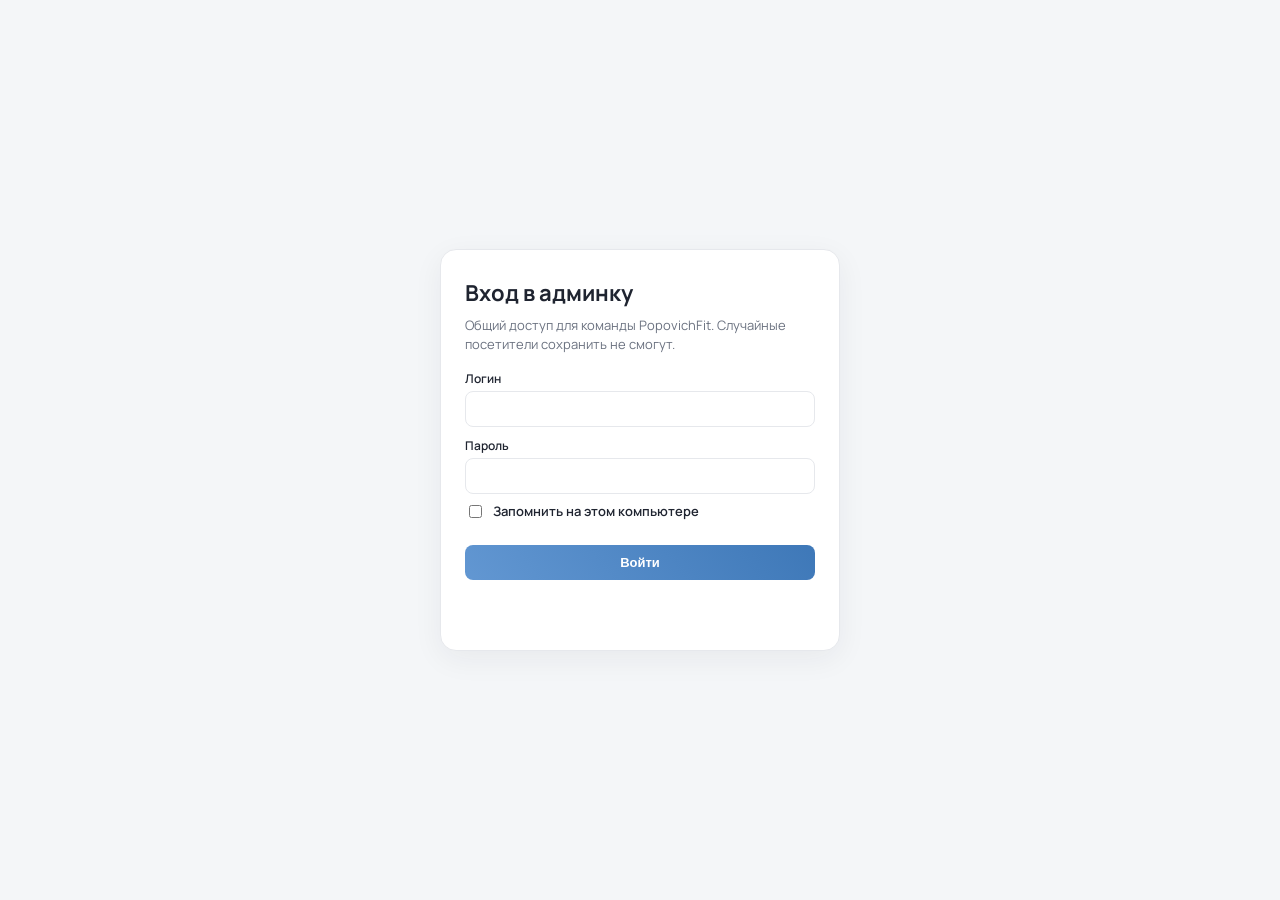
==== commit fd126573: "Закрыть админку общим логином, чтобы коллеги сохраняли без своего GitHub-токена. Co-authored-by: Cur" ====
--- a/admin-korrekciya.html
+++ b/admin-korrekciya.html
@@ -6,8 +6,24 @@
   <title>Админка — курс коррекция</title>
   <link rel="stylesheet" href="css/admin.css">
 </head>
-<body>
-  <div class="admin">
+<body class="is-locked">
+  <div id="login-gate" class="login-gate">
+    <form id="login-form" class="login-card">
+      <h1>Вход в админку</h1>
+      <p class="lead">Общий доступ для команды PopovichFit. Случайные посетители сохранить не смогут.</p>
+      <label for="login-user">Логин</label>
+      <input id="login-user" name="username" type="text" autocomplete="username" required>
+      <label for="login-pass">Пароль</label>
+      <input id="login-pass" name="password" type="password" autocomplete="current-password" required>
+      <label class="check">
+        <input id="login-remember" type="checkbox">
+        Запомнить на этом компьютере
+      </label>
+      <button type="submit" class="btn">Войти</button>
+      <p class="status" id="login-status"></p>
+    </form>
+  </div>
+  <div class="admin" id="admin-app">
     <aside class="admin__form">
       <div class="bar">
         <h1>Админка: коррекция</h1>
@@ -19,16 +35,26 @@
         <div class="row save-row">
           <button type="button" class="btn" id="save">Сохранить</button>
           <button type="button" class="btn btn--ghost" id="reload-preview">Обновить превью</button>
+          <button type="button" class="btn btn--ghost" id="logout">Выйти</button>
         </div>
         <p class="status" id="status"></p>
-        <details class="settings" id="publish-settings">
-          <summary>Доступ к GitHub — нужен один раз, чтобы сохранить на сайт</summary>
-          <label for="token">Токен GitHub (право <code>repo</code>)</label>
-          <input id="token" type="password" autocomplete="off" placeholder="ghp_… хранится только в этом браузере">
-          <p class="hint">GitHub → Settings → Developer settings → Personal access tokens. Токен в репозиторий не попадает.</p>
+        <p class="github-change" id="change-key-wrap" hidden>
+          <button type="button" class="linkish" id="change-key">Сменить ключ</button>
+        </p>
+        <div id="github-setup" class="github-setup" hidden>
+          <h2>Подключение GitHub (один раз)</h2>
+          <p class="hint">Только владелец. Вставьте Personal Access Token с правом <code>repo</code> (Contents: write) на репозиторий ElenaSamanchuk/popovichfit-tariffs. Коллегам это поле не нужно — им достаточно войти и нажать «Сохранить».</p>
+          <label for="token">Токен GitHub</label>
+          <input id="token" type="password" autocomplete="off" placeholder="ghp_…">
           <label for="repo">Репозиторий</label>
           <input id="repo" type="text" value="ElenaSamanchuk/popovichfit-tariffs">
-          <label for="image-file">Загрузить картинку плашки</label>
+          <div class="row">
+            <button type="button" class="btn btn--ghost" id="save-token">Зашифровать и сохранить ключ</button>
+            <button type="button" class="btn btn--ghost" id="cancel-key" hidden>Отмена</button>
+          </div>
+        </div>
+        <details class="settings" id="image-settings">
+          <summary>Загрузить картинку плашки</summary>
           <input id="image-file" type="file" accept="image/*">
         </details>
       </div>
--- a/css/admin.css
+++ b/css/admin.css
@@ -38,6 +38,48 @@
 }
 * { box-sizing: border-box; }
 html, body { margin: 0; height: 100%; font-family: "Manrope", sans-serif; background: var(--a-bg); color: var(--a-text); }
+body.is-locked { overflow: hidden; }
+body.is-locked .admin,
+body.is-locked .admin-pick { display: none; }
+.login-gate {
+  display: none;
+  min-height: 100vh;
+  align-items: center;
+  justify-content: center;
+  padding: 24px;
+}
+body.is-locked .login-gate { display: flex; }
+.login-card {
+  width: 100%;
+  max-width: 400px;
+  background: #fff;
+  border: 1px solid var(--a-line);
+  border-radius: 16px;
+  padding: 28px 24px;
+  box-shadow: 0 8px 30px rgba(31, 36, 48, 0.06);
+}
+.login-card .btn { width: 100%; margin-top: 16px; }
+.github-setup {
+  margin: 12px 0;
+  padding: 12px;
+  border: 1px dashed var(--a-line);
+  border-radius: 10px;
+  background: #fafbfc;
+}
+.github-setup h2 { font-size: 14px; margin: 0 0 8px; }
+.github-change { margin: 4px 0 0; }
+.linkish {
+  appearance: none;
+  border: 0;
+  background: none;
+  color: var(--a-blue);
+  font: inherit;
+  font-size: 12px;
+  font-weight: 600;
+  cursor: pointer;
+  padding: 0;
+  text-decoration: underline;
+}
 .admin { display: grid; grid-template-columns: minmax(380px, 500px) 1fr; min-height: 100vh; }
 .admin__form {
   overflow: auto;
